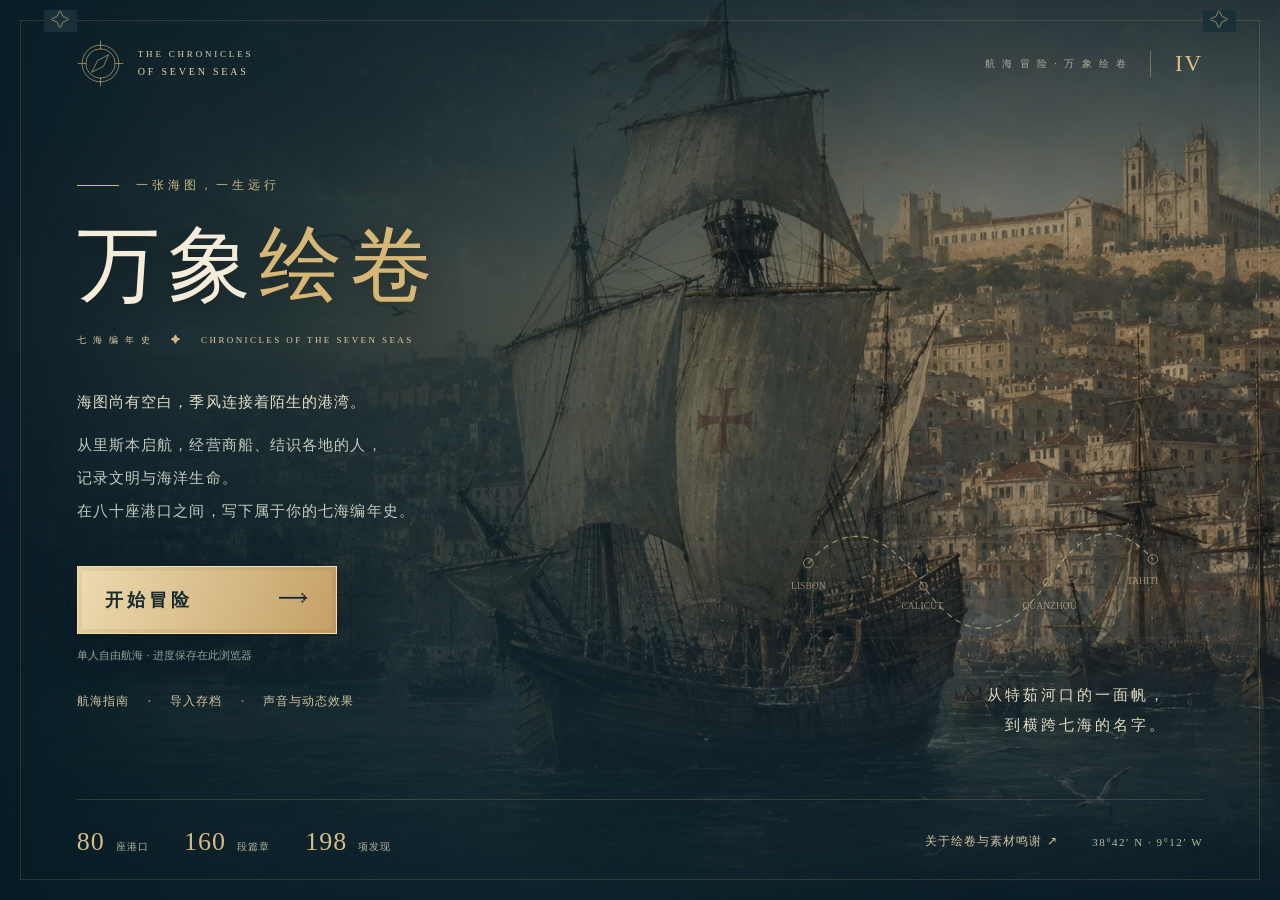
==== index.html @ 6b18f954 "Publish verified Wanxiang Huijuan v4 website" ====
<!doctype html>
<html lang="zh-CN">
<head>
 <meta charset="utf-8"><meta name="viewport" content="width=device-width,initial-scale=1,viewport-fit=cover">
 <meta name="theme-color" content="#0b2028"><meta name="description" content="从里斯本启航，在80座港口之间经营商船、聆听历史、发现文明与海洋生命。免费单人航海冒险，本地保存进度。">
 <meta property="og:title" content="万象绘卷 · 七海编年史"><meta property="og:description" content="海图尚有空白，世界等待你的下一次扬帆。80座港口，160段城市篇章，198项发现。"><meta property="og:type" content="website"><meta property="og:image" content="assets/legacy-harbor.f3a52f6e3a164f05.webp">
 <title>万象绘卷 · 七海编年史</title><link rel="icon" href="data:image/svg+xml,%3Csvg xmlns='http://www.w3.org/2000/svg' viewBox='0 0 64 64'%3E%3Crect width='64' height='64' rx='14' fill='%230b2028'/%3E%3Ccircle cx='32' cy='32' r='24' fill='none' stroke='%23d3b574'/%3E%3Cpath d='M43 18 36 36 20 46 27 27Z' fill='%23d3b574'/%3E%3C/svg%3E">
 <style>:root{color-scheme:dark;--title-gold:#d9bb7d;--title-cream:#f2e9d5;--title-ink:#091b24;--title-serif:"Palatino Linotype","Songti SC","Noto Serif CJK SC","SimSun",serif}
*{box-sizing:border-box}[hidden]{display:none!important}body{margin:0;background:var(--title-ink);color:var(--title-cream)}body.at-title{overflow:auto!important;font-family:system-ui,"Microsoft YaHei",sans-serif}button,a,input{touch-action:manipulation}button{font:inherit}button:focus-visible,a:focus-visible,input:focus-visible{outline:2px solid #ffe1a0;outline-offset:5px}button:disabled{cursor:wait;opacity:.6}
.title-screen{position:relative;isolation:isolate;min-height:100svh;overflow:hidden;padding:40px 6vw 26px;background:#0b2028}.title-scene,.title-frame,.title-painting,.title-vignette,.title-water,.title-mist{position:absolute;inset:0;pointer-events:none}.title-scene{z-index:-2;overflow:hidden}.title-painting{background:url('assets/legacy-harbor.f3a52f6e3a164f05.webp') center 48%/cover no-repeat;animation:title-drift 32s ease-in-out infinite alternate;filter:saturate(.76);transform:scale(1.04)}.title-vignette{background:linear-gradient(90deg,#071b25f7 0%,#0a2029dc 21%,#0d242cab 42%,#1027301a 77%),linear-gradient(0deg,#071a24f5 0%,#081b2540 33%,#071c2233 70%,#061822b8 100%)}.title-water{inset:66% -20% -15%;background:repeating-linear-gradient(174deg,transparent 0 24px,#ffdfaf0d 25px,transparent 28px 56px);filter:blur(2px);animation:water-drift 13s linear infinite}.title-mist{inset:36% -30% -20%;opacity:.35;background:radial-gradient(ellipse at 28% 75%,#d8e6d755,transparent 45%),radial-gradient(ellipse at 70% 60%,#c2d9d535,transparent 39%);filter:blur(32px);animation:mist-drift 24s ease-in-out infinite alternate}.mist-two{animation-delay:-17s;animation-duration:39s;opacity:.3;transform:scaleX(-1)}.title-frame{inset:20px;border:1px solid #d7be812b;z-index:-1}.title-frame:before,.title-frame:after{content:'✧';position:absolute;top:-11px;color:#dfc58a88;background:#193038;padding:0 7px;font:19px Georgia}.title-frame:before{left:23px}.title-frame:after{right:23px}.title-masthead{display:flex;align-items:center;justify-content:space-between;gap:25px}.title-wordmark{display:flex;align-items:center;gap:14px;text-decoration:none;color:#e4d5ad;letter-spacing:2.8px;font:9px/1.8 Georgia}.title-wordmark svg{height:47px;width:47px;fill:none;stroke:#c9ad74;stroke-width:.9}.title-wordmark b{font-weight:400;font-size:10px}.title-edition{display:flex;align-items:center;gap:22px;color:#e4d9bbad;font-size:10px;letter-spacing:2px}.title-edition i{font:23px Georgia;color:#dfc082;border-left:1px solid #e1be7460;padding-left:24px}.title-content{max-width:650px;margin:7vh 0 6vh;position:relative}.title-kicker{display:flex;align-items:center;gap:17px;font-size:12px;letter-spacing:4px;color:#c9b880;margin-bottom:22px}.title-kicker>span{width:42px;height:1px;background:var(--title-gold)}.title-content h1{font:clamp(58px,6.5vw,100px)/1.18 var(--title-serif);letter-spacing:8px;margin:0 0 18px;color:#f5ecda;font-weight:500;text-shadow:0 5px 35px #0006}.title-content h1 span{color:#d6b775}.title-subtitle{font:9px/1.8 Georgia,serif;letter-spacing:2.4px;color:#e2cca0}.title-subtitle b{padding:0 14px;color:#d5b77d}.title-story{margin:32px 0 30px;color:#c3cbbf;font:15px/2.2 var(--title-serif);letter-spacing:1.1px}.title-story p{margin:0 0 10px}.title-story p:first-child{color:#e3dfc9}.title-primary-row{display:flex;align-items:center;gap:25px;flex-wrap:wrap}.title-screen button{cursor:pointer;border:0}.title-start{position:relative;min-width:260px;display:flex;align-items:center;justify-content:space-between;gap:70px;padding:18px 27px;background:linear-gradient(110deg,#eddbb0,#c4a065);color:#172b30;border:1px solid #f5dfab!important;font:18px var(--title-serif)!important;font-weight:600!important;letter-spacing:4px;box-shadow:0 12px 45px #020b1759,inset 0 0 0 4px #59422012;transition:transform .25s,box-shadow .25s}.title-start:hover{transform:translateY(-2px);box-shadow:0 12px 45px #d7b56a25}.title-start>span:last-child{font:30px/1 Georgia;letter-spacing:0}.title-minor,.title-actions button,.title-footer button{padding:8px 0;background:none;color:#d2c39f;font-size:12px;letter-spacing:1px}.title-minor{text-decoration:underline;text-underline-offset:6px}.title-status{font-size:11px;line-height:1.7;color:#a8b3a9;margin:13px 0 19px;min-height:18px}.title-status.problem{color:#f0c496}.title-actions{display:flex;align-items:center;gap:18px;flex-wrap:wrap}.title-actions span{color:#76837c}.title-actions button:hover,.title-footer button:hover,.title-minor:hover{color:#ffe6b0}.title-save{display:flex;gap:14px;align-items:center;border-left:1px solid #cfb98066;padding:5px 0 5px 14px;margin:0 0 24px;color:#e4dabf}.title-save strong{font:15px var(--title-serif)}.title-save p{margin:6px 0 0;font-size:11px;color:#a4b5ae}.save-sigil{font:30px Georgia;color:var(--title-gold)}.title-chart{position:absolute;right:7vw;bottom:160px;width:min(33vw,440px);color:#e9d1a094}.title-chart svg{width:100%;height:auto}.chart-grid{opacity:.22;stroke-width:.6}.chart-route{stroke-dasharray:6 5;stroke-width:1.2;animation:route-flow 15s linear infinite}.title-chart p{text-align:right;font:15px/2 var(--title-serif);letter-spacing:3px;margin:0 23px 0 0;color:#e0dac2}.title-footer{display:flex;align-items:center;gap:34px;border-top:1px solid #cbb67e33;padding-top:25px;font-size:10px;color:#b2b49e;letter-spacing:1px}.title-counts{display:flex;gap:35px;flex:1}.title-counts span{white-space:nowrap}.title-counts b{font:26px Georgia;color:#d3bc87;padding-right:7px}.title-coordinate{font:11px Georgia;letter-spacing:1.5px;color:#b9bba0}.title-transition{position:fixed;inset:0;z-index:10000;display:flex;flex-direction:column;justify-content:center;align-items:center;background:radial-gradient(ellipse,#243c43,#081922 70%);color:#ead8ad}.transition-rose{font:90px Georgia;animation:rose-turn 9s linear infinite}.title-transition p{font:24px var(--title-serif);letter-spacing:7px}.title-transition small{color:#9baaa4;letter-spacing:3px}.title-dialog{padding:25px 30px 30px;max-width:min(620px,calc(100vw - 32px));max-height:85svh;border:1px solid #ac925a;background:linear-gradient(140deg,#213841,#11262f);color:#e5dfc9;box-shadow:0 25px 100px #000a;font-size:14px;line-height:1.9}.title-dialog::backdrop{background:#04121be6;backdrop-filter:blur(8px)}.title-dialog-head{display:flex;justify-content:space-between;align-items:center;color:#bca879;font-size:10px;letter-spacing:3px}.title-dialog button{cursor:pointer;background:transparent;color:#e2c78f;border:1px solid #ba9e615e;padding:10px 16px;margin:6px 6px 0 0;font:inherit}.title-dialog-head button{border:0;font-size:28px;padding:0 5px;margin:0}.title-dialog h2{font:26px var(--title-serif);color:#f0dfb8;letter-spacing:2px}.title-dialog h3{font:17px var(--title-serif);margin:20px 0 5px;color:#e0c995}.title-dialog p{color:#b7c7bf}.title-dialog ol{padding-left:22px}.title-dialog li{padding-left:6px;margin:13px 0}.title-dialog a{color:#ead2a0}.title-dialog .launch-confirm{background:#cfb27a;color:#112630}.title-dialog label{display:flex;align-items:center;gap:14px;padding:17px 0;border-bottom:1px solid #aeb9a51c;cursor:pointer}.title-dialog input{accent-color:#cfb27a;width:20px;height:20px;flex:none}.title-dialog label small{display:block;color:#9cafa7;font-size:12px}.title-noscript{position:fixed;bottom:0;left:0;right:0;padding:20px;background:#132933;z-index:20000;text-align:center}.at-title #toasts,.at-title .world-fx,.at-title #discoveryNotice{display:none!important}.at-title #gameRoot{display:none!important}#gameRoot{height:100dvh}.title-paused .title-screen *,.title-paused .title-transition *,.title-static .title-screen *,.title-static .title-transition *{animation-play-state:paused!important}.title-static .title-painting{transform:none}.title-static .title-mist,.title-static .title-water{display:none}
@keyframes title-drift{from{transform:scale(1.04) translateX(0)}to{transform:scale(1.09) translateX(-1%)}}@keyframes mist-drift{from{translate:-5% 0}to{translate:8% -3%}}@keyframes water-drift{to{transform:translateY(56px) translateX(30px)}}@keyframes route-flow{to{stroke-dashoffset:-220}}@keyframes rose-turn{to{transform:rotate(360deg)}}
@media(min-height:900px) and (min-width:1000px){.title-content{margin-top:10vh;margin-bottom:9vh}.title-story{margin-top:38px;margin-bottom:38px}}
@media(max-width:1050px){.title-chart{width:31vw;bottom:175px;opacity:.8}.title-coordinate{display:none}.title-content{max-width:590px}.title-vignette{background:linear-gradient(90deg,#071b25f7,#0a2029d0 38%,#0d242c55),linear-gradient(0deg,#071a24 0%,transparent 90%)}}
@media(max-width:700px){.title-screen{padding:27px 26px 25px;min-height:100svh}.title-frame{inset:12px}.title-masthead{gap:12px}.title-wordmark{gap:10px;font-size:7px;letter-spacing:1.8px}.title-wordmark b{font-size:8px}.title-wordmark svg{width:36px;height:36px}.title-edition{font-size:8px;letter-spacing:0;gap:10px}.title-edition i{padding-left:10px;font-size:20px}.title-painting{background-position:60% center}.title-vignette{background:linear-gradient(90deg,#071b25ef,#0a2029a6),linear-gradient(0deg,#071a24 0%,#071a24aa 28%,transparent 100%)}.title-content{margin:8vh 0 40px;max-width:none}.title-kicker{font-size:10px;letter-spacing:3px;margin-bottom:22px}.title-content h1{font-size:62px;letter-spacing:5px;margin-bottom:18px}.title-subtitle{font-size:7px;letter-spacing:1.2px}.title-subtitle b{padding:0 7px}.title-story{font-size:14px;line-height:2.2;letter-spacing:.5px;margin:27px 0}.title-start{min-width:245px;width:100%;padding:17px 23px;font-size:17px!important}.title-primary-row{gap:9px}.title-minor{font-size:11px}.title-actions{gap:12px}.title-actions button{font-size:11px}.title-chart{display:none}.title-footer{gap:16px;flex-wrap:wrap;padding-top:19px}.title-counts{gap:18px;flex-basis:100%;justify-content:space-between}.title-counts b{font-size:24px}.title-footer button{font-size:10px}.title-status{font-size:10px}.desktop-break{display:none}.title-dialog{padding:20px}.title-save{margin-bottom:18px}.title-save strong{font-size:14px}}
@media(prefers-reduced-motion:reduce){.title-screen *,.title-transition *{animation:none!important;transition:none!important}.title-mist,.title-water{display:none}}
</style>
 <link id="deferredGameStyles">
</head>
<body class="at-title">
 <section id="titleScreen" class="title-screen" aria-labelledby="adventureTitle">
  <div class="title-scene" aria-hidden="true"><div class="title-painting"></div><div class="title-water"></div><div class="title-mist mist-one"></div><div class="title-mist mist-two"></div><div class="title-vignette"></div></div>
  <div class="title-frame" aria-hidden="true"></div>
  <header class="title-masthead"><a class="title-wordmark" href="#adventureTitle"><svg viewBox="0 0 64 64" aria-hidden="true"><circle cx="32" cy="32" r="25"/><circle cx="32" cy="32" r="20"/><path d="M32 1v12m0 38v12M1 32h12m38 0h12M43 20 36 36 20 44 28 28Z"/></svg><span>THE CHRONICLES<br><b>OF SEVEN SEAS</b></span></a><span class="title-edition">航 海 冒 险 · 万 象 绘 卷 <i>IV</i></span></header>
  <main class="title-content">
   <p class="title-kicker"><span></span> 一张海图，一生远行</p>
   <h1 id="adventureTitle">万象<span>绘卷</span></h1>
   <p class="title-subtitle">七 海 编 年 史 <b>✦</b> CHRONICLES OF THE SEVEN SEAS</p>
   <div class="title-story"><p>海图尚有空白，季风连接着陌生的港湾。</p><p>从里斯本启航，经营商船、结识各地的人，<br class="desktop-break">记录文明与海洋生命。<br>在八十座港口之间，写下属于你的七海编年史。</p></div>
   <div class="title-save" id="titleSave" hidden><span class="save-sigil">✧</span><div><strong id="titleSaveLabel"></strong><p id="titleSaveDetail"></p></div></div>
   <div class="title-primary-row"><button id="startAdventure" class="title-start"><span id="startLabel">开始冒险</span><span aria-hidden="true">⟶</span></button><button id="newAdventure" class="title-minor" hidden>开始新冒险</button></div>
   <p id="titleStatus" class="title-status" role="status" aria-live="polite">单人自由航海 · 进度保存在此浏览器</p>
   <nav class="title-actions" aria-label="冒险准备"><button data-title="guide">航海指南</button><span>·</span><button data-title="import">导入存档</button><span>·</span><button data-title="preferences">声音与动态效果</button></nav>
  </main>
  <aside class="title-chart" aria-label="航海世界"><svg viewBox="0 0 440 190" aria-hidden="true"><g fill="none" stroke="currentColor"><path class="chart-grid" d="M20 50h400M20 100h400M20 150h400M80 20v150m80-150v150m80-150v150m80-150v150m80-150v150"/><path class="chart-route" d="M42 72Q100 6 162 96T291 92Q344 5 401 68"/><circle cx="42" cy="72" r="5"/><circle cx="162" cy="96" r="4"/><circle cx="291" cy="92" r="4"/><circle cx="401" cy="68" r="5"/></g><g fill="currentColor" font-size="10" font-family="Georgia"><text x="24" y="99">LISBON</text><text x="139" y="120">CALICUT</text><text x="265" y="120">QUANZHOU</text><text x="374" y="94">TAHITI</text></g></svg><p>从特茹河口的一面帆，<br>到横跨七海的名字。</p></aside>
  <footer class="title-footer"><div class="title-counts"><span><b>80</b> 座港口</span><span><b>160</b> 段篇章</span><span><b>198</b> 项发现</span></div><button data-title="credits">关于绘卷与素材鸣谢 ↗</button><span class="title-coordinate">38°42′ N · 9°12′ W</span></footer>
 </section>
 <div id="gameRoot" hidden></div><template id="gameTemplate"><div class="app">
 <header class="topbar">
  <div class="brand"><div class="brand-mark" data-icon="compass"></div><div><h1>大航海时代<span>风与黄金</span></h1><p>THE AGE OF SAIL <b>·</b> WINDS & GOLD</p></div></div>
  <div class="resource-strip"><div class="resource money"><i data-icon="coin"></i><div><small>持有金币</small><strong id="gold">6,000</strong></div><span class="unit">G</span></div><div class="resource"><i data-icon="anchor"></i><div><small>航海补给</small><strong id="supplies">160 <em>/ 240</em></strong></div></div><div class="resource"><i data-icon="crew"></i><div><small>船员 / 士气</small><strong id="crew">24 <em>/ 86%</em></strong></div></div><div class="resource fame"><i data-icon="star"></i><div><small>航海声望</small><strong id="fame">0</strong></div></div></div>
  <div class="header-actions"><button class="icon-btn" id="soundButton" title="开启海风与音乐" aria-label="开启声音" data-icon="soundoff"></button><button class="icon-btn" id="saveButton" title="保存航程" aria-label="保存游戏" data-icon="save"></button><button class="icon-btn" id="helpButton" title="航海指南" aria-label="打开帮助" data-icon="help"></button></div>
 </header>
 <div class="workspace">
  <nav class="navrail" aria-label="主导航"><button class="nav-item active" data-view="map"><i data-icon="map"></i><span>海图</span></button><button class="nav-item" data-view="trade"><i data-icon="trade"></i><span>贸易</span></button><button class="nav-item" data-view="fleet"><i data-icon="ship"></i><span>舰队</span></button><button class="nav-item" data-view="quests"><i data-icon="scroll"></i><span>委托</span></button><button class="nav-item" data-view="journal"><i data-icon="book"></i><span>日志</span></button><div class="nav-spacer"></div><button class="nav-item" id="settingsButton"><i data-icon="settings"></i><span>设置</span></button><div class="rail-year">15<br>00</div></nav>
  <aside class="port-panel">
   <div class="section-label"><span>当前停泊港</span><span class="live-dot">港内</span></div>
   <div class="harbor-art"><img src="assets/legacy-harbor.f3a52f6e3a164f05.webp" alt="晨光中停泊在里斯本港的帆船"/><div class="art-shade"></div><span class="port-coordinate" id="portCoordinate">38°42′ N · 9°12′ W</span><div class="port-title"><span id="portNation">葡萄牙王国</span><h2 id="portName">里斯本</h2><p id="portEnglish">LISBON</p></div></div>
   <div class="port-body"><p id="portDescription" class="port-desc"></p><div class="port-meta"><span><i data-icon="trade"></i> 特产</span><strong id="portSpecial">葡萄酒</strong></div><div class="port-meta"><span><i data-icon="wind"></i> 今日海况</span><strong id="weatherText">东北风 · 风平浪静</strong></div>
   <div class="section-label facility-title">港口设施 <span>PORT SERVICES</span></div>
   <button class="facility" data-action="trade"><i data-icon="trade"></i><div><strong>交易所</strong><span>买卖货物 · 寻找商机</span></div><b>›</b></button>
   <button class="facility" data-action="shipyard"><i data-icon="ship"></i><div><strong>造船厂</strong><span>修理船体 · 改装船只</span></div><b>›</b></button>
   <button class="facility" data-action="tavern"><i data-icon="tavern"></i><div><strong>酒馆</strong><span>招募船员 · 打听消息</span></div><b>›</b></button>
   <button class="supply-button" id="supplyButton"><i data-icon="anchor"></i><span>补满航海物资</span><b id="supplyCost">240 G</b></button>
   </div><div class="captain-mini"><div class="captain-seal">A</div><div><strong>阿尔瓦罗 · 德·索萨</strong><span id="captainRank">初出茅庐的航海家</span></div><span class="captain-star">✦</span></div>
  </aside>
  <main class="map-workspace">
   <div class="map-header"><div><i data-icon="map"></i><span>世界海图</span><small>CHARTA MARINA</small></div><button id="portListButton" class="text-button">港口索引 <i data-icon="chevron"></i></button></div>
   <div class="map-stage" id="mapStage"><canvas id="worldMap" aria-label="世界海图，可拖动缩放并点击港口选择航线"></canvas>
    <div class="map-topline"><span><b class="live-dot"></b> <span id="seaLocation">北大西洋 · 东部海域</span></span><span id="discoveryCount">已发现 1 / 21 港口</span></div>
    <div class="tutorial" id="tutorial"><i data-icon="compass"></i><div><strong>世界在海的另一边。</strong><p>点击海图上的港口，规划你的第一段航程。</p></div><button id="dismissTutorial" aria-label="关闭提示">×</button></div>
    <div class="map-legend"><span><b class="legend-dot home"></b> 当前港口</span><span><b class="legend-dot known"></b> 已发现</span><span><b class="legend-dot unknown"></b> 未探索</span></div>
    <div class="zoom-controls"><button id="zoomIn" aria-label="放大地图">＋</button><button id="zoomOut" aria-label="缩小地图">−</button><span></span><button id="centerMap" aria-label="定位船只" title="定位船只" data-icon="target"></button><button id="worldView" aria-label="世界全图" title="世界全图" data-icon="globe"></button></div>
    <div class="map-scale"><span></span><small id="mapScale">500 海里</small></div>
    <div id="mapTooltip" class="map-tooltip" hidden></div>
    <div class="voyage-banner" id="voyageBanner" hidden><div class="voyage-heading"><i data-icon="ship"></i><strong id="voyageTitle">正在航行</strong><button id="pauseVoyage" title="暂停航行">暂停</button><button id="speedVoyage" title="航行速度">1×</button></div><div class="progress-track"><span id="voyageProgress"></span></div><p id="voyageStatus"></p></div>
   </div>
   <section class="route-panel" id="routePanel"><div class="route-info"><div class="eyebrow">下一段旅程 <span id="routeRegion">选择目的地</span></div><div class="route-names"><span id="routeFrom">里斯本</span><i data-icon="route"></i><strong id="routeTo">驶向未知</strong></div><p id="routeHint">点击港口，或从港口索引中选择目的地</p></div><div class="route-metrics"><div><small>预计航程</small><strong id="routeDays">—<em> 天</em></strong></div><div><small>消耗补给</small><strong id="routeSupply">—<em> 单位</em></strong></div></div><button class="primary sail-button" id="sailButton" disabled><i data-icon="ship"></i><span>扬帆起航</span><b>→</b></button></section>
  </main>
  <aside class="right-panel"><section class="date-card"><span class="eyebrow">船长历</span><div><strong id="gameDate">1500 年 6 月 1 日</strong><i data-icon="sun"></i></div><p><span id="dayCount">旅程第 1 天</span><span id="season">夏 · 顺风时节</span></p></section>
   <section class="ship-card"><div class="section-label">旗舰 <button class="text-button" data-action="fleet">详情 ↗</button></div><div class="ship-art" id="shipArt"></div><h3>圣加布里埃尔号</h3><p class="ship-type">CARAVEL <span>轻型卡拉维尔帆船</span></p><div class="stat-row"><span>船体耐久</span><strong id="hullLabel">100 / 100</strong></div><div class="meter"><span id="hullBar"></span></div><div class="stat-row cargo-stat"><span>货舱占用</span><strong id="cargoLabel">0 / 80</strong></div><div class="meter gold-meter"><span id="cargoBar"></span></div><div class="ship-mini-stats"><span><i data-icon="wind"></i><b id="shipSpeed">8.0</b> 节</span><span><i data-icon="battle"></i><b id="shipGuns">8</b> 门炮</span></div></section>
   <section class="quest-preview"><div class="section-label">航海委托 <button class="text-button" data-action="quests">全部 ↗</button></div><div id="nextQuest"></div></section>
   <section class="log-preview"><div class="section-label">航海日志 <i data-icon="book"></i></div><div id="recentLogs"></div></section>
   <div class="right-footer"><span class="live-dot">自动记录航程</span><span>✧</span></div>
  </aside>
 </div>
 <footer class="statusbar"><span><b>✦</b> 愿季风与你同在，船长。</span><span id="statusMessage">拖动探索海图 · 滚轮缩放 · 空格暂停航行</span><span>风与黄金 <b>·</b> 1.0</span></footer>
</div>
<div class="modal-overlay" id="modalOverlay" hidden><section class="modal" id="modal" role="dialog" aria-modal="true" aria-labelledby="modalTitle"><div class="modal-header"><div><span class="eyebrow" id="modalEyebrow">CAPTAIN'S DESK</span><h2 id="modalTitle"></h2></div><button class="icon-btn close-modal" id="closeModal" aria-label="关闭窗口">×</button></div><div id="modalBody" class="modal-body"></div></section></div>
<div id="toasts" class="toasts" role="status" aria-live="polite"></div>
<input type="file" id="importFile" accept="application/json,.json" hidden></template>
 <div class="title-transition" id="titleTransition" hidden aria-live="polite"><div class="transition-rose">✧</div><p>正在展开海图</p><small>愿季风与你同在，船长。</small></div>
 <dialog id="titleDialog" class="title-dialog" aria-labelledby="titleDialogHeading"><div class="title-dialog-head"><span>启 航 之 前</span><button id="closeTitleDialog" aria-label="关闭">×</button></div><h2 id="titleDialogHeading"></h2><div id="titleDialogBody"></div></dialog>
 <input id="titleImport" type="file" accept="application/json,.json" hidden>
 <noscript><div class="title-noscript">这段航海冒险需要启用 JavaScript。启用后重新打开页面即可开始。</div></noscript>
 
 <script id="runtimeConfig" type="application/json">{"version":4,"ports":{"lisbon":"里斯本","seville":"塞维利亚","madeira":"马德拉","london":"伦敦","amsterdam":"阿姆斯特丹","marseille":"马赛","venice":"威尼斯","athens":"雅典","alexandria":"亚历山大","canary":"加那利","elmina":"埃尔米纳","cape":"好望角","zanzibar":"桑给巴尔","calicut":"卡利卡特","goa":"果阿","malacca":"马六甲","macau":"澳门","nagasaki":"长崎","santo":"圣多明各","havana":"哈瓦那","azores":"亚速尔","ceuta":"休达","guangzhou":"广州","zhangzhou":"漳州月港","fuzhou":"福州","wenzhou":"温州","ningbo":"宁波","hangzhou":"杭州湾","shanghai":"上海浦","dengzhou":"登州","haikou":"海口","hakata":"博多","hirado":"平户","kagoshima":"鹿儿岛","shimonoseki":"下关","osaka":"大坂","edo":"江户","naha":"那霸","porto":"波尔图","bordeaux":"波尔多","plymouth":"普利茅斯","dublin":"都柏林","bergen":"卑尔根","copenhagen":"哥本哈根","stockholm":"斯德哥尔摩","danzig":"但泽","genoa":"热那亚","naples":"那不勒斯","tunis":"突尼斯","algiers":"阿尔及尔","istanbul":"伊斯坦布尔","rhodes":"罗得岛","beirut":"贝鲁特","mogadishu":"摩加迪沙","mombasa":"蒙巴萨","kilwa":"基尔瓦","mozambiquePort":"莫桑比克岛","aden":"亚丁","muscat":"马斯喀特","hormuz":"霍尔木兹","surat":"苏拉特","cochin":"科钦","galle":"加勒","aceh":"亚齐","bantam":"万丹","manila":"马尼拉","ternate":"特尔纳特","quanzhou":"泉州","sakai":"堺","salvador":"萨尔瓦多","rio":"里约热内卢","buenos":"布宜诺斯艾利斯","cartagena":"卡塔赫纳","veracruz":"韦拉克鲁斯","sanjuan":"圣胡安","stjohn":"圣约翰斯","valparaiso":"瓦尔帕莱索","callao":"卡亚俄","ushuaia":"火地岛锚地","tahiti":"塔希提"},"style":"assets/game.679ff9882bc8680f.css","runtime":"assets/game.c5dae19cfc4d7020.js"}</script><script>/* The title reads summaries only. No game code, time or autosave before entry. */
(()=>{
 'use strict';
 const config=JSON.parse(document.getElementById('runtimeConfig').textContent),SAVE='winds-and-gold-save-v1',PREF='seven-seas-preferences-v4';
 const $=id=>document.getElementById(id),dialog=$('titleDialog');
 let prefs={sound:false,motion:!matchMedia('(prefers-reduced-motion: reduce)').matches,instantText:false},snapshot=null,loading=false,runtimePromise=null,pendingImport=null,storageReadable=true;
 const diagnostics=window.VoyageDiagnostics={version:4,errors:[],resources:[],runtimeLoads:0,entries:0};
 window.addEventListener('error',e=>{if(e.target!==window){diagnostics.resources.push({tag:e.target.tagName,url:e.target.src||e.target.href||''});}else diagnostics.errors.push(String(e.message));},true);
 window.addEventListener('unhandledrejection',e=>diagnostics.errors.push(String(e.reason?.message||e.reason)));
 try{const saved=JSON.parse(localStorage.getItem(PREF)||'null');if(saved)for(const key of Object.keys(prefs))if(typeof saved[key]==='boolean')prefs[key]=saved[key];}catch{}
 function applyPreferences(){document.body.classList.toggle('title-static',!prefs.motion);}
 function setPreference(key,value){if(!(key in prefs))return;prefs[key]=!!value;applyPreferences();try{localStorage.setItem(PREF,JSON.stringify(prefs));}catch{}}
 function status(text,problem=false){$('titleStatus').textContent=text;$('titleStatus').classList.toggle('problem',problem);}
 function readSnapshot(){
  let raw;try{raw=localStorage.getItem(SAVE);storageReadable=true;}catch{storageReadable=false;return{error:'此浏览器暂不允许读取本地存档。进入后请使用导出功能保存航程。',raw:null};}
  if(!raw)return null;
  try{const data=JSON.parse(raw);if(!data||!config.ports[data.port]||!Number.isFinite(data.day)||!Array.isArray(data.visited))throw Error();return{raw,data};}
  catch{return{raw,error:'旧存档未能读取，原始数据已保留。你可以先导出备份，再导入存档或开始新冒险。'};}
 }
 function refreshTitle(){
  snapshot=readSnapshot();$('titleSave').hidden=!snapshot?.data;$('newAdventure').hidden=!snapshot?.data;
  $('startLabel').textContent=snapshot?.data?'继续航程':snapshot?.error&&snapshot.raw?'处理旧存档':'开始冒险';
  if(snapshot?.data){const s=snapshot.data;const date=new Date(Date.UTC(1500,5,1+s.day));$('titleSaveLabel').textContent=(s.voyage?'海上 · 前往 '+(config.ports[s.voyage.to]||'目的地'):'停泊 · '+config.ports[s.port]);$('titleSaveDetail').textContent=date.getUTCFullYear()+' 年 '+(date.getUTCMonth()+1)+' 月 '+date.getUTCDate()+' 日 · 已到访 '+s.visited.length+' / 80 港口';}
  status(snapshot?.error||'单人自由航海 · 进度保存在此浏览器',!!snapshot?.error);
 }
 function showDialog(title,html){$('titleDialogHeading').textContent=title;$('titleDialogBody').innerHTML=html;if(!dialog.open)dialog.showModal();}
 function downloadRaw(raw,name='七海编年史-存档备份.json'){if(!raw){status('暂无可导出的本地存档。');return;}const url=URL.createObjectURL(new Blob([raw],{type:'application/json'})),a=document.createElement('a');a.href=url;a.download=name;a.click();setTimeout(()=>URL.revokeObjectURL(url),2000);}
 function backupBeforeReplace(){let raw;try{raw=localStorage.getItem(SAVE);}catch{return;}if(!raw)return;try{localStorage.setItem(SAVE+'-backup-'+Date.now(),raw);}catch{throw Error('浏览器无法保存覆盖前的备份。请先导出原存档并释放本地存储空间，再继续。');}}
 function confirmNew(){showDialog('让新的航程翻开第一页',`<p>新冒险将从里斯本开始，并替代此网址的当前存档。你可以先导出备份，之后随时导入继续原来的航程。</p><p>确认后也会在浏览器内保留一份覆盖前备份。</p><button data-title="export">导出原存档</button><button data-title="cancel">保留原航程</button><button class="launch-confirm" data-title="confirm-new">确认开始新冒险</button>`);}
 async function loadRuntime(){
  if(window.SailingRuntime)return;
  if(runtimePromise)return runtimePromise;
  diagnostics.runtimeLoads++;
  runtimePromise=(async()=>{
   if(!$('gameRoot').childElementCount)$('gameRoot').append($('gameTemplate').content.cloneNode(true));
   const style=$('deferredGameStyles');if(style?.tagName==='TEMPLATE'){document.head.append(style.content.cloneNode(true));style.remove();}
   else if(style){await new Promise((resolve,reject)=>{if(style.dataset.loaded)return resolve();style.onload=()=>{style.dataset.loaded='1';resolve();};style.onerror=()=>reject(Error('游戏样式加载失败，请重试。'));style.rel='stylesheet';style.href=config.style;});}
   // Artwork custom properties are consumed in inline styles. Resolve their URLs
   // against the external stylesheet once, so both CSS and inline users agree.
   if(config.style){const root=document.documentElement,computed=getComputedStyle(root),base=new URL(config.style,document.baseURI);for(let i=0;i<computed.length;i++){const name=computed[i];if(!name.startsWith('--art-'))continue;const value=computed.getPropertyValue(name),match=value.match(/url\(["']?([^"')]+)["']?\)/);if(match)root.style.setProperty(name,`url("${new URL(match[1],base).href}")`);}}
   await new Promise((resolve,reject)=>{const inline=$('deferredGameRuntime'),script=document.createElement('script');script.id='activeGameRuntime';if(inline){script.textContent=inline.textContent;document.body.append(script);resolve();}else{script.src=config.runtime;script.onload=resolve;script.onerror=()=>{script.remove();reject(Error('游戏内容加载失败，请检查连接后重试。'));};document.body.append(script);}});
   if(!window.SailingRuntime)throw Error('游戏未能初始化，请刷新重试。原存档未被修改。');
  })();
  try{await runtimePromise;}catch(error){runtimePromise=null;throw error;}
 }
 async function enter(mode){
  if(loading)return;loading=true;$('startAdventure').disabled=true;$('newAdventure').disabled=true;
  status('正在准备你的航程…');$('titleTransition').hidden=false;if(dialog.open)dialog.close();
  try{
   await loadRuntime();
   // Read again after loading, in case another tab saved while assets arrived.
   let candidate=null;if(mode==='continue'||mode==='first'){const latest=readSnapshot();if(mode==='continue'||latest){if(!latest?.data)throw Error(latest?.error||'没有可继续的存档。');candidate=window.SailingRuntime.validate(latest.data);}}
   if(mode==='import'){if(!pendingImport)throw Error('尚未选择存档。');candidate=window.SailingRuntime.validate(pendingImport);}
   if(mode==='new'||mode==='import')backupBeforeReplace();
   if(prefs.motion)await new Promise(resolve=>setTimeout(resolve,450));
   $('gameRoot').hidden=false;document.body.classList.remove('at-title');
   window.SailingRuntime.start(candidate,prefs);diagnostics.entries++;pendingImport=null;
   $('titleScreen').hidden=true;document.body.classList.add('title-paused');
   document.getElementById('portListButton')?.focus();
  }catch(error){$('gameRoot').hidden=true;document.body.classList.add('at-title');$('titleScreen').hidden=false;status(error.message,true);if(mode==='continue')showDialog('存档需要处理',`<p>完整校验没有通过。原始存档仍然保留，建议先导出，再尝试其他存档。</p><button data-title="export">导出原存档</button><button data-title="new">开始新冒险</button><button data-title="cancel">返回标题</button>`);}
  finally{loading=false;$('startAdventure').disabled=false;$('newAdventure').disabled=false;$('titleTransition').hidden=true;}
 }
 function preferences(){showDialog('按照你的节奏启航',`<p>声音由你主动开启。浏览器暂时不能播放时，也不影响冒险。</p><label><input type="checkbox" data-pref="sound" ${prefs.sound?'checked':''}><span>海风与航海音乐<small>进入航程后播放，可随时在右上角关闭</small></span></label><label><input type="checkbox" data-pref="motion" ${prefs.motion?'checked':''}><span>海雾、航线与过渡动画<small>关闭后保留静态主景，系统的减少动态效果设置也会生效</small></span></label><label><input type="checkbox" data-pref="instantText" ${prefs.instantText?'checked':''}><span>对话直接显示整句<small>也可随时展开当前话题的完整内容</small></span></label>`);}
 const actions={
  guide:()=>showDialog('第一段冒险，从这里开始',`<ol><li><strong>聆听城市篇章。</strong>抵港后打开“城市篇章”，与当地人物交谈，亲自接下委托。</li><li><strong>备好补给。</strong>港口的“补满航海物资”可购买食物与淡水；造船厂可以修理与升级。</li><li><strong>组织考察。</strong>在港口设施或任务目标旁进入。每次通常消耗一天、四补给，开始前会列明费用和值勤影响；结束后查看实际结果与章节进度。</li><li><strong>规划航线，扬帆出航。</strong>点击海图港口或“港口索引”。空格暂停航行；窄屏可从索引打开当前港口服务。</li><li><strong>递交与收藏。</strong>目标完成后回到篇章递交。图鉴、成就和人物册会记录沿途收获。完整对话只展示当前话题，不会替你接任务或领取奖励。</li></ol><p>此游戏以历史资料和原创剧情构成自由航海世界，跨时代图像与札记均有说明。存档保存在当前浏览器；换网址或设备时，请导出再导入。</p>`),
  preferences,import:()=>$('titleImport').click(),export:()=>{let raw;try{raw=localStorage.getItem(SAVE);}catch{}downloadRaw(raw);},new:confirmNew,'confirm-new':()=>enter('new'),cancel:()=>dialog.close(),
  'confirm-import':()=>enter('import'),
  credits:()=>showDialog('每一幅绘卷，都有来处',`<p>万象绘卷 · 七海编年史 v4，是一款以历史港口、海上贸易与探索收藏为主题的原创单人网页游戏。</p><p>收录 80 座港口、160 段篇章、198 项图鉴、39 项成就和 92 条人物图像映射。城市四类长篇话题附有史料来源；人物与委托属于原创叙事，后世史实另作札记。</p><p>开场海港为项目保留的 AI 辅助原创绘画。画册使用公有领域或按许可标注的历史画作、照片及原创素材；部分人物的艺术借用差异有单独说明。</p><p>进入游戏，在人物册、图鉴详情与“画作与致谢”中可查看作者、原作、许可及借用说明。在线与离线版本使用同一份游戏源码。</p>`)
 };
 $('startAdventure').addEventListener('click',()=>{snapshot=readSnapshot();if(snapshot?.raw&&snapshot.error)confirmNew();else enter(snapshot?.data?'continue':'first');});
 $('newAdventure').addEventListener('click',confirmNew);$('closeTitleDialog').addEventListener('click',()=>dialog.close());
 document.addEventListener('click',event=>{const button=event.target.closest('button[data-title]');if(button&&!button.disabled&&!loading)actions[button.dataset.title]?.();});
 document.addEventListener('change',event=>{const key=event.target.dataset.pref;if(key)setPreference(key,event.target.checked);});
 $('titleImport').addEventListener('change',async event=>{const file=event.target.files[0];event.target.value='';if(!file)return;try{if(file.size>2000000)throw Error('请选择游戏导出的 JSON 存档（不超过 2 MB）。');const candidate=JSON.parse(await file.text());if(!candidate||!config.ports[candidate.port]||!Number.isFinite(candidate.day))throw Error('文件不含可识别的航程摘要。');pendingImport=candidate;showDialog('接续另一段航程',`<p>导入后会替代当前存档，确认时将进行完整校验并保留覆盖前备份。</p><p id="importSummary"></p><button data-title="export">先导出原存档</button><button data-title="cancel">取消</button><button class="launch-confirm" data-title="confirm-import">确认导入并继续</button>`);$('importSummary').textContent=config.ports[candidate.port]+' · 旅程第 '+(candidate.day+1)+' 天';}catch(error){pendingImport=null;status('导入失败：'+error.message,true);}});
 document.addEventListener('visibilitychange',()=>document.body.classList.toggle('title-paused',document.hidden||$('titleScreen').hidden));
 window.addEventListener('storage',event=>{if(event.key===SAVE&&!$('titleScreen').hidden)refreshTitle();});
 window.VoyageTitle={setPreference,returnToTitle(){if(!window.SailingRuntime?.pause())return;document.body.classList.add('at-title');document.body.classList.toggle('title-paused',document.hidden);$('gameRoot').hidden=true;$('titleScreen').hidden=false;refreshTitle();$('startAdventure').focus();},preferences:()=>({...prefs})};
 applyPreferences();refreshTitle();
})();
</script>
</body>
</html>
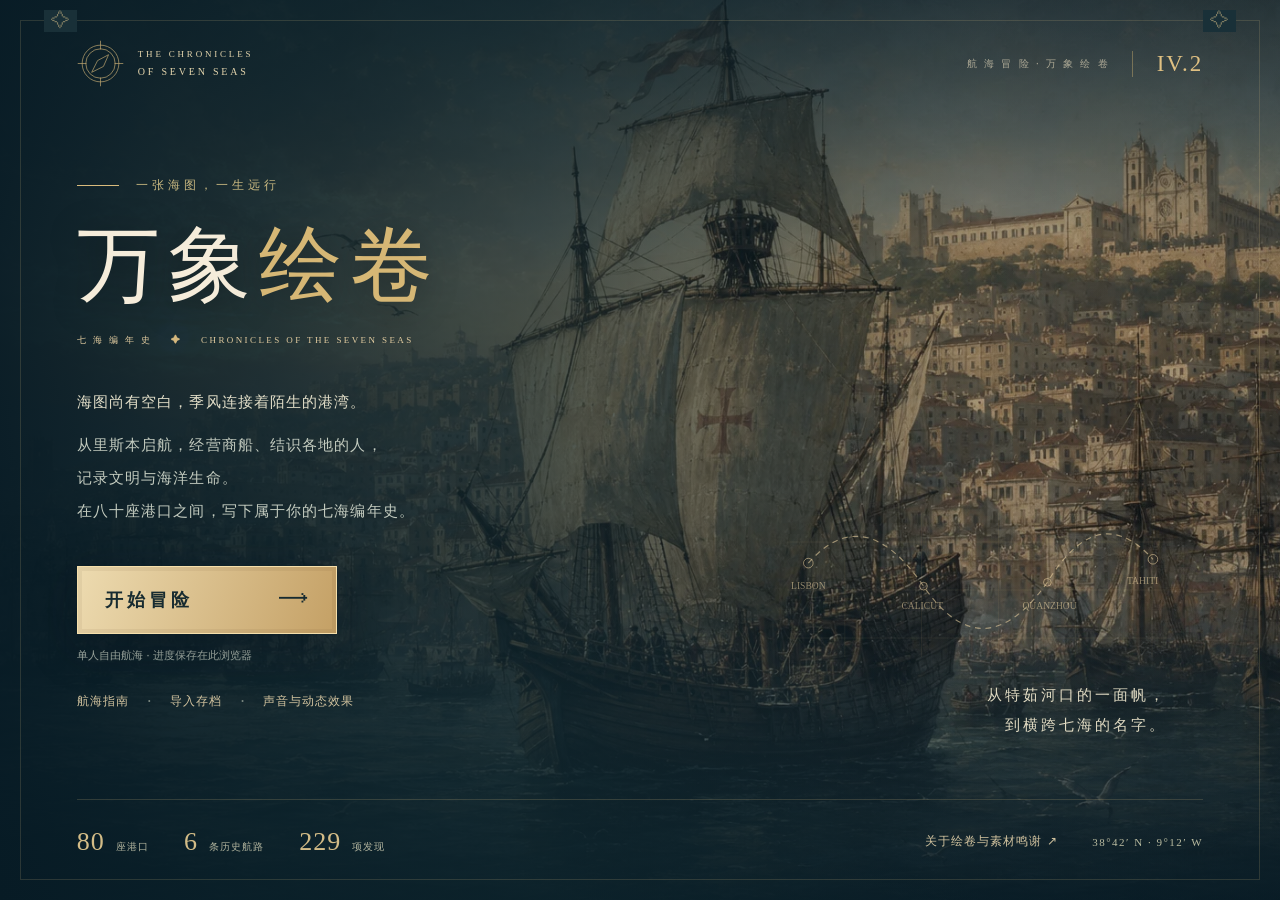
==== commit 4aa9edba: "Publish verified Wanxiang Huijuan v4.2 historical voyages" ====
--- a/index.html
+++ b/index.html
@@ -3,8 +3,8 @@
 <head>
  <meta charset="utf-8"><meta name="viewport" content="width=device-width,initial-scale=1,viewport-fit=cover">
  <meta name="theme-color" content="#0b2028"><meta name="description" content="从里斯本启航，在80座港口之间经营商船、聆听历史、发现文明与海洋生命。免费单人航海冒险，本地保存进度。">
- <meta property="og:title" content="万象绘卷 · 七海编年史"><meta property="og:description" content="海图尚有空白，世界等待你的下一次扬帆。80座港口，160段城市篇章，198项发现。"><meta property="og:type" content="website"><meta property="og:image" content="assets/legacy-harbor.f3a52f6e3a164f05.webp">
- <title>万象绘卷 · 七海编年史</title><link rel="icon" href="data:image/svg+xml,%3Csvg xmlns='http://www.w3.org/2000/svg' viewBox='0 0 64 64'%3E%3Crect width='64' height='64' rx='14' fill='%230b2028'/%3E%3Ccircle cx='32' cy='32' r='24' fill='none' stroke='%23d3b574'/%3E%3Cpath d='M43 18 36 36 20 46 27 27Z' fill='%23d3b574'/%3E%3C/svg%3E">
+ <meta property="og:title" content="万象绘卷 · 航海家之书"><meta property="og:description" content="海图尚有空白，世界等待你的下一次扬帆。80座港口，160段城市篇章，六条历史航路，229项发现。"><meta property="og:type" content="website"><meta property="og:image" content="assets/legacy-harbor.f3a52f6e3a164f05.webp">
+ <title>万象绘卷 · 航海家之书</title><link rel="icon" href="data:image/svg+xml,%3Csvg xmlns='http://www.w3.org/2000/svg' viewBox='0 0 64 64'%3E%3Crect width='64' height='64' rx='14' fill='%230b2028'/%3E%3Ccircle cx='32' cy='32' r='24' fill='none' stroke='%23d3b574'/%3E%3Cpath d='M43 18 36 36 20 46 27 27Z' fill='%23d3b574'/%3E%3C/svg%3E">
  <style>:root{color-scheme:dark;--title-gold:#d9bb7d;--title-cream:#f2e9d5;--title-ink:#091b24;--title-serif:"Palatino Linotype","Songti SC","Noto Serif CJK SC","SimSun",serif}
 *{box-sizing:border-box}[hidden]{display:none!important}body{margin:0;background:var(--title-ink);color:var(--title-cream)}body.at-title{overflow:auto!important;font-family:system-ui,"Microsoft YaHei",sans-serif}button,a,input{touch-action:manipulation}button{font:inherit}button:focus-visible,a:focus-visible,input:focus-visible{outline:2px solid #ffe1a0;outline-offset:5px}button:disabled{cursor:wait;opacity:.6}
 .title-screen{position:relative;isolation:isolate;min-height:100svh;overflow:hidden;padding:40px 6vw 26px;background:#0b2028}.title-scene,.title-frame,.title-painting,.title-vignette,.title-water,.title-mist{position:absolute;inset:0;pointer-events:none}.title-scene{z-index:-2;overflow:hidden}.title-painting{background:url('assets/legacy-harbor.f3a52f6e3a164f05.webp') center 48%/cover no-repeat;animation:title-drift 32s ease-in-out infinite alternate;filter:saturate(.76);transform:scale(1.04)}.title-vignette{background:linear-gradient(90deg,#071b25f7 0%,#0a2029dc 21%,#0d242cab 42%,#1027301a 77%),linear-gradient(0deg,#071a24f5 0%,#081b2540 33%,#071c2233 70%,#061822b8 100%)}.title-water{inset:66% -20% -15%;background:repeating-linear-gradient(174deg,transparent 0 24px,#ffdfaf0d 25px,transparent 28px 56px);filter:blur(2px);animation:water-drift 13s linear infinite}.title-mist{inset:36% -30% -20%;opacity:.35;background:radial-gradient(ellipse at 28% 75%,#d8e6d755,transparent 45%),radial-gradient(ellipse at 70% 60%,#c2d9d535,transparent 39%);filter:blur(32px);animation:mist-drift 24s ease-in-out infinite alternate}.mist-two{animation-delay:-17s;animation-duration:39s;opacity:.3;transform:scaleX(-1)}.title-frame{inset:20px;border:1px solid #d7be812b;z-index:-1}.title-frame:before,.title-frame:after{content:'✧';position:absolute;top:-11px;color:#dfc58a88;background:#193038;padding:0 7px;font:19px Georgia}.title-frame:before{left:23px}.title-frame:after{right:23px}.title-masthead{display:flex;align-items:center;justify-content:space-between;gap:25px}.title-wordmark{display:flex;align-items:center;gap:14px;text-decoration:none;color:#e4d5ad;letter-spacing:2.8px;font:9px/1.8 Georgia}.title-wordmark svg{height:47px;width:47px;fill:none;stroke:#c9ad74;stroke-width:.9}.title-wordmark b{font-weight:400;font-size:10px}.title-edition{display:flex;align-items:center;gap:22px;color:#e4d9bbad;font-size:10px;letter-spacing:2px}.title-edition i{font:23px Georgia;color:#dfc082;border-left:1px solid #e1be7460;padding-left:24px}.title-content{max-width:650px;margin:7vh 0 6vh;position:relative}.title-kicker{display:flex;align-items:center;gap:17px;font-size:12px;letter-spacing:4px;color:#c9b880;margin-bottom:22px}.title-kicker>span{width:42px;height:1px;background:var(--title-gold)}.title-content h1{font:clamp(58px,6.5vw,100px)/1.18 var(--title-serif);letter-spacing:8px;margin:0 0 18px;color:#f5ecda;font-weight:500;text-shadow:0 5px 35px #0006}.title-content h1 span{color:#d6b775}.title-subtitle{font:9px/1.8 Georgia,serif;letter-spacing:2.4px;color:#e2cca0}.title-subtitle b{padding:0 14px;color:#d5b77d}.title-story{margin:32px 0 30px;color:#c3cbbf;font:15px/2.2 var(--title-serif);letter-spacing:1.1px}.title-story p{margin:0 0 10px}.title-story p:first-child{color:#e3dfc9}.title-primary-row{display:flex;align-items:center;gap:25px;flex-wrap:wrap}.title-screen button{cursor:pointer;border:0}.title-start{position:relative;min-width:260px;display:flex;align-items:center;justify-content:space-between;gap:70px;padding:18px 27px;background:linear-gradient(110deg,#eddbb0,#c4a065);color:#172b30;border:1px solid #f5dfab!important;font:18px var(--title-serif)!important;font-weight:600!important;letter-spacing:4px;box-shadow:0 12px 45px #020b1759,inset 0 0 0 4px #59422012;transition:transform .25s,box-shadow .25s}.title-start:hover{transform:translateY(-2px);box-shadow:0 12px 45px #d7b56a25}.title-start>span:last-child{font:30px/1 Georgia;letter-spacing:0}.title-minor,.title-actions button,.title-footer button{padding:8px 0;background:none;color:#d2c39f;font-size:12px;letter-spacing:1px}.title-minor{text-decoration:underline;text-underline-offset:6px}.title-status{font-size:11px;line-height:1.7;color:#a8b3a9;margin:13px 0 19px;min-height:18px}.title-status.problem{color:#f0c496}.title-actions{display:flex;align-items:center;gap:18px;flex-wrap:wrap}.title-actions span{color:#76837c}.title-actions button:hover,.title-footer button:hover,.title-minor:hover{color:#ffe6b0}.title-save{display:flex;gap:14px;align-items:center;border-left:1px solid #cfb98066;padding:5px 0 5px 14px;margin:0 0 24px;color:#e4dabf}.title-save strong{font:15px var(--title-serif)}.title-save p{margin:6px 0 0;font-size:11px;color:#a4b5ae}.save-sigil{font:30px Georgia;color:var(--title-gold)}.title-chart{position:absolute;right:7vw;bottom:160px;width:min(33vw,440px);color:#e9d1a094}.title-chart svg{width:100%;height:auto}.chart-grid{opacity:.22;stroke-width:.6}.chart-route{stroke-dasharray:6 5;stroke-width:1.2;animation:route-flow 15s linear infinite}.title-chart p{text-align:right;font:15px/2 var(--title-serif);letter-spacing:3px;margin:0 23px 0 0;color:#e0dac2}.title-footer{display:flex;align-items:center;gap:34px;border-top:1px solid #cbb67e33;padding-top:25px;font-size:10px;color:#b2b49e;letter-spacing:1px}.title-counts{display:flex;gap:35px;flex:1}.title-counts span{white-space:nowrap}.title-counts b{font:26px Georgia;color:#d3bc87;padding-right:7px}.title-coordinate{font:11px Georgia;letter-spacing:1.5px;color:#b9bba0}.title-transition{position:fixed;inset:0;z-index:10000;display:flex;flex-direction:column;justify-content:center;align-items:center;background:radial-gradient(ellipse,#243c43,#081922 70%);color:#ead8ad}.transition-rose{font:90px Georgia;animation:rose-turn 9s linear infinite}.title-transition p{font:24px var(--title-serif);letter-spacing:7px}.title-transition small{color:#9baaa4;letter-spacing:3px}.title-dialog{padding:25px 30px 30px;max-width:min(620px,calc(100vw - 32px));max-height:85svh;border:1px solid #ac925a;background:linear-gradient(140deg,#213841,#11262f);color:#e5dfc9;box-shadow:0 25px 100px #000a;font-size:14px;line-height:1.9}.title-dialog::backdrop{background:#04121be6;backdrop-filter:blur(8px)}.title-dialog-head{display:flex;justify-content:space-between;align-items:center;color:#bca879;font-size:10px;letter-spacing:3px}.title-dialog button{cursor:pointer;background:transparent;color:#e2c78f;border:1px solid #ba9e615e;padding:10px 16px;margin:6px 6px 0 0;font:inherit}.title-dialog-head button{border:0;font-size:28px;padding:0 5px;margin:0}.title-dialog h2{font:26px var(--title-serif);color:#f0dfb8;letter-spacing:2px}.title-dialog h3{font:17px var(--title-serif);margin:20px 0 5px;color:#e0c995}.title-dialog p{color:#b7c7bf}.title-dialog ol{padding-left:22px}.title-dialog li{padding-left:6px;margin:13px 0}.title-dialog a{color:#ead2a0}.title-dialog .launch-confirm{background:#cfb27a;color:#112630}.title-dialog label{display:flex;align-items:center;gap:14px;padding:17px 0;border-bottom:1px solid #aeb9a51c;cursor:pointer}.title-dialog input{accent-color:#cfb27a;width:20px;height:20px;flex:none}.title-dialog label small{display:block;color:#9cafa7;font-size:12px}.title-noscript{position:fixed;bottom:0;left:0;right:0;padding:20px;background:#132933;z-index:20000;text-align:center}.at-title #toasts,.at-title .world-fx,.at-title #discoveryNotice{display:none!important}.at-title #gameRoot{display:none!important}#gameRoot{height:100dvh}.title-paused .title-screen *,.title-paused .title-transition *,.title-static .title-screen *,.title-static .title-transition *{animation-play-state:paused!important}.title-static .title-painting{transform:none}.title-static .title-mist,.title-static .title-water{display:none}
@@ -20,7 +20,7 @@
  <section id="titleScreen" class="title-screen" aria-labelledby="adventureTitle">
   <div class="title-scene" aria-hidden="true"><div class="title-painting"></div><div class="title-water"></div><div class="title-mist mist-one"></div><div class="title-mist mist-two"></div><div class="title-vignette"></div></div>
   <div class="title-frame" aria-hidden="true"></div>
-  <header class="title-masthead"><a class="title-wordmark" href="#adventureTitle"><svg viewBox="0 0 64 64" aria-hidden="true"><circle cx="32" cy="32" r="25"/><circle cx="32" cy="32" r="20"/><path d="M32 1v12m0 38v12M1 32h12m38 0h12M43 20 36 36 20 44 28 28Z"/></svg><span>THE CHRONICLES<br><b>OF SEVEN SEAS</b></span></a><span class="title-edition">航 海 冒 险 · 万 象 绘 卷 <i>IV</i></span></header>
+  <header class="title-masthead"><a class="title-wordmark" href="#adventureTitle"><svg viewBox="0 0 64 64" aria-hidden="true"><circle cx="32" cy="32" r="25"/><circle cx="32" cy="32" r="20"/><path d="M32 1v12m0 38v12M1 32h12m38 0h12M43 20 36 36 20 44 28 28Z"/></svg><span>THE CHRONICLES<br><b>OF SEVEN SEAS</b></span></a><span class="title-edition">航 海 冒 险 · 万 象 绘 卷 <i>IV.2</i></span></header>
   <main class="title-content">
    <p class="title-kicker"><span></span> 一张海图，一生远行</p>
    <h1 id="adventureTitle">万象<span>绘卷</span></h1>
@@ -32,7 +32,7 @@
    <nav class="title-actions" aria-label="冒险准备"><button data-title="guide">航海指南</button><span>·</span><button data-title="import">导入存档</button><span>·</span><button data-title="preferences">声音与动态效果</button></nav>
   </main>
   <aside class="title-chart" aria-label="航海世界"><svg viewBox="0 0 440 190" aria-hidden="true"><g fill="none" stroke="currentColor"><path class="chart-grid" d="M20 50h400M20 100h400M20 150h400M80 20v150m80-150v150m80-150v150m80-150v150m80-150v150"/><path class="chart-route" d="M42 72Q100 6 162 96T291 92Q344 5 401 68"/><circle cx="42" cy="72" r="5"/><circle cx="162" cy="96" r="4"/><circle cx="291" cy="92" r="4"/><circle cx="401" cy="68" r="5"/></g><g fill="currentColor" font-size="10" font-family="Georgia"><text x="24" y="99">LISBON</text><text x="139" y="120">CALICUT</text><text x="265" y="120">QUANZHOU</text><text x="374" y="94">TAHITI</text></g></svg><p>从特茹河口的一面帆，<br>到横跨七海的名字。</p></aside>
-  <footer class="title-footer"><div class="title-counts"><span><b>80</b> 座港口</span><span><b>160</b> 段篇章</span><span><b>198</b> 项发现</span></div><button data-title="credits">关于绘卷与素材鸣谢 ↗</button><span class="title-coordinate">38°42′ N · 9°12′ W</span></footer>
+  <footer class="title-footer"><div class="title-counts"><span><b>80</b> 座港口</span><span><b>6</b> 条历史航路</span><span><b>229</b> 项发现</span></div><button data-title="credits">关于绘卷与素材鸣谢 ↗</button><span class="title-coordinate">38°42′ N · 9°12′ W</span></footer>
  </section>
  <div id="gameRoot" hidden></div><template id="gameTemplate"><div class="app">
  <header class="topbar">
@@ -83,7 +83,7 @@
  <input id="titleImport" type="file" accept="application/json,.json" hidden>
  <noscript><div class="title-noscript">这段航海冒险需要启用 JavaScript。启用后重新打开页面即可开始。</div></noscript>
  
- <script id="runtimeConfig" type="application/json">{"version":4,"ports":{"lisbon":"里斯本","seville":"塞维利亚","madeira":"马德拉","london":"伦敦","amsterdam":"阿姆斯特丹","marseille":"马赛","venice":"威尼斯","athens":"雅典","alexandria":"亚历山大","canary":"加那利","elmina":"埃尔米纳","cape":"好望角","zanzibar":"桑给巴尔","calicut":"卡利卡特","goa":"果阿","malacca":"马六甲","macau":"澳门","nagasaki":"长崎","santo":"圣多明各","havana":"哈瓦那","azores":"亚速尔","ceuta":"休达","guangzhou":"广州","zhangzhou":"漳州月港","fuzhou":"福州","wenzhou":"温州","ningbo":"宁波","hangzhou":"杭州湾","shanghai":"上海浦","dengzhou":"登州","haikou":"海口","hakata":"博多","hirado":"平户","kagoshima":"鹿儿岛","shimonoseki":"下关","osaka":"大坂","edo":"江户","naha":"那霸","porto":"波尔图","bordeaux":"波尔多","plymouth":"普利茅斯","dublin":"都柏林","bergen":"卑尔根","copenhagen":"哥本哈根","stockholm":"斯德哥尔摩","danzig":"但泽","genoa":"热那亚","naples":"那不勒斯","tunis":"突尼斯","algiers":"阿尔及尔","istanbul":"伊斯坦布尔","rhodes":"罗得岛","beirut":"贝鲁特","mogadishu":"摩加迪沙","mombasa":"蒙巴萨","kilwa":"基尔瓦","mozambiquePort":"莫桑比克岛","aden":"亚丁","muscat":"马斯喀特","hormuz":"霍尔木兹","surat":"苏拉特","cochin":"科钦","galle":"加勒","aceh":"亚齐","bantam":"万丹","manila":"马尼拉","ternate":"特尔纳特","quanzhou":"泉州","sakai":"堺","salvador":"萨尔瓦多","rio":"里约热内卢","buenos":"布宜诺斯艾利斯","cartagena":"卡塔赫纳","veracruz":"韦拉克鲁斯","sanjuan":"圣胡安","stjohn":"圣约翰斯","valparaiso":"瓦尔帕莱索","callao":"卡亚俄","ushuaia":"火地岛锚地","tahiti":"塔希提"},"style":"assets/game.679ff9882bc8680f.css","runtime":"assets/game.c5dae19cfc4d7020.js"}</script><script>/* The title reads summaries only. No game code, time or autosave before entry. */
+ <script id="runtimeConfig" type="application/json">{"version":4,"release":"4.2","ports":{"lisbon":"里斯本","seville":"塞维利亚","madeira":"马德拉","london":"伦敦","amsterdam":"阿姆斯特丹","marseille":"马赛","venice":"威尼斯","athens":"雅典","alexandria":"亚历山大","canary":"加那利","elmina":"埃尔米纳","cape":"好望角","zanzibar":"桑给巴尔","calicut":"卡利卡特","goa":"果阿","malacca":"马六甲","macau":"澳门","nagasaki":"长崎","santo":"圣多明各","havana":"哈瓦那","azores":"亚速尔","ceuta":"休达","guangzhou":"广州","zhangzhou":"漳州月港","fuzhou":"福州","wenzhou":"温州","ningbo":"宁波","hangzhou":"杭州湾","shanghai":"上海浦","dengzhou":"登州","haikou":"海口","hakata":"博多","hirado":"平户","kagoshima":"鹿儿岛","shimonoseki":"下关","osaka":"大坂","edo":"江户","naha":"那霸","porto":"波尔图","bordeaux":"波尔多","plymouth":"普利茅斯","dublin":"都柏林","bergen":"卑尔根","copenhagen":"哥本哈根","stockholm":"斯德哥尔摩","danzig":"但泽","genoa":"热那亚","naples":"那不勒斯","tunis":"突尼斯","algiers":"阿尔及尔","istanbul":"伊斯坦布尔","rhodes":"罗得岛","beirut":"贝鲁特","mogadishu":"摩加迪沙","mombasa":"蒙巴萨","kilwa":"基尔瓦","mozambiquePort":"莫桑比克岛","aden":"亚丁","muscat":"马斯喀特","hormuz":"霍尔木兹","surat":"苏拉特","cochin":"科钦","galle":"加勒","aceh":"亚齐","bantam":"万丹","manila":"马尼拉","ternate":"特尔纳特","quanzhou":"泉州","sakai":"堺","salvador":"萨尔瓦多","rio":"里约热内卢","buenos":"布宜诺斯艾利斯","cartagena":"卡塔赫纳","veracruz":"韦拉克鲁斯","sanjuan":"圣胡安","stjohn":"圣约翰斯","valparaiso":"瓦尔帕莱索","callao":"卡亚俄","ushuaia":"火地岛锚地","tahiti":"塔希提"},"style":"assets/game.5182401880c0b365.css","runtime":"assets/game.5c873a3a278a0f8d.js"}</script><script>/* The title reads summaries only. No game code, time or autosave before entry. */
 (()=>{
  'use strict';
  const config=JSON.parse(document.getElementById('runtimeConfig').textContent),SAVE='winds-and-gold-save-v1',PREF='seven-seas-preferences-v4';
@@ -150,7 +150,7 @@
   guide:()=>showDialog('第一段冒险，从这里开始',`<ol><li><strong>聆听城市篇章。</strong>抵港后打开“城市篇章”，与当地人物交谈，亲自接下委托。</li><li><strong>备好补给。</strong>港口的“补满航海物资”可购买食物与淡水；造船厂可以修理与升级。</li><li><strong>组织考察。</strong>在港口设施或任务目标旁进入。每次通常消耗一天、四补给，开始前会列明费用和值勤影响；结束后查看实际结果与章节进度。</li><li><strong>规划航线，扬帆出航。</strong>点击海图港口或“港口索引”。空格暂停航行；窄屏可从索引打开当前港口服务。</li><li><strong>递交与收藏。</strong>目标完成后回到篇章递交。图鉴、成就和人物册会记录沿途收获。完整对话只展示当前话题，不会替你接任务或领取奖励。</li></ol><p>此游戏以历史资料和原创剧情构成自由航海世界，跨时代图像与札记均有说明。存档保存在当前浏览器；换网址或设备时，请导出再导入。</p>`),
   preferences,import:()=>$('titleImport').click(),export:()=>{let raw;try{raw=localStorage.getItem(SAVE);}catch{}downloadRaw(raw);},new:confirmNew,'confirm-new':()=>enter('new'),cancel:()=>dialog.close(),
   'confirm-import':()=>enter('import'),
-  credits:()=>showDialog('每一幅绘卷，都有来处',`<p>万象绘卷 · 七海编年史 v4，是一款以历史港口、海上贸易与探索收藏为主题的原创单人网页游戏。</p><p>收录 80 座港口、160 段篇章、198 项图鉴、39 项成就和 92 条人物图像映射。城市四类长篇话题附有史料来源；人物与委托属于原创叙事，后世史实另作札记。</p><p>开场海港为项目保留的 AI 辅助原创绘画。画册使用公有领域或按许可标注的历史画作、照片及原创素材；部分人物的艺术借用差异有单独说明。</p><p>进入游戏，在人物册、图鉴详情与“画作与致谢”中可查看作者、原作、许可及借用说明。在线与离线版本使用同一份游戏源码。</p>`)
+  credits:()=>showDialog('每一幅绘卷，都有来处',`<p>万象绘卷 · 航海家之书 v4.2，是一款以历史港口、海上贸易与探索收藏为主题的原创单人网页游戏。</p><p>收录 80 座港口、160 段城市篇章、6 条历史航路与 48 个航路章节、229 项图鉴、46 项成就和 92 条人物图像映射。城市四类长篇话题附有史料来源；人物与委托属于原创叙事，后世史实另作札记。</p><p>开场海港为项目保留的 AI 辅助原创绘画。画册使用公有领域或按许可标注的历史画作、照片及原创素材；部分人物的艺术借用差异有单独说明。</p><p>进入游戏，在人物册、图鉴详情与“画作与致谢”中可查看作者、原作、许可及借用说明。在线与离线版本使用同一份游戏源码。</p>`)
  };
  $('startAdventure').addEventListener('click',()=>{snapshot=readSnapshot();if(snapshot?.raw&&snapshot.error)confirmNew();else enter(snapshot?.data?'continue':'first');});
  $('newAdventure').addEventListener('click',confirmNew);$('closeTitleDialog').addEventListener('click',()=>dialog.close());
